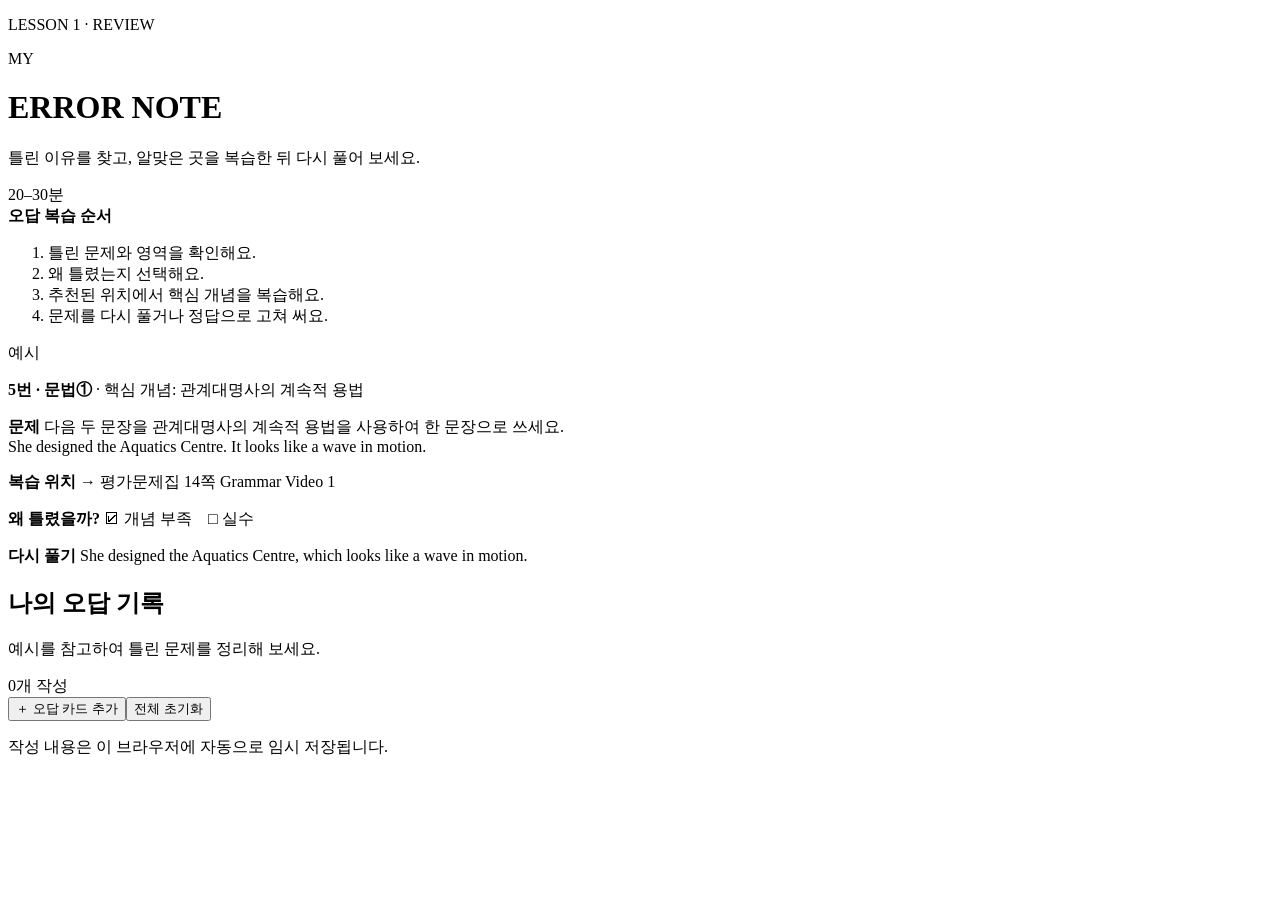
==== features/error-retry/index.html @ b551d075 "MY ERROR NOTE 오답 복습 화면 구현" ====
<!doctype html><html lang="ko"><head><meta charset="utf-8"><meta name="viewport" content="width=device-width,initial-scale=1,viewport-fit=cover"><meta name="theme-color" content="#d95461"><title>MY ERROR NOTE</title><link rel="stylesheet" href="style.css"></head><body><main>
<header><div><p>LESSON 1 · REVIEW</p><div class="titleRow"><span>MY</span><h1>ERROR NOTE</h1></div><p class="subtitle">틀린 이유를 찾고, 알맞은 곳을 복습한 뒤 다시 풀어 보세요.</p></div><span class="time">20–30분</span></header>
<div class="shell"><section class="guide"><strong>오답 복습 순서</strong><ol><li>틀린 문제와 영역을 확인해요.</li><li>왜 틀렸는지 선택해요.</li><li>추천된 위치에서 핵심 개념을 복습해요.</li><li>문제를 다시 풀거나 정답으로 고쳐 써요.</li></ol></section>
<section class="sample"><div class="sampleLabel">예시</div><div><p class="sampleTitle"><b>5번 · 문법①</b> · 핵심 개념: 관계대명사의 계속적 용법</p><p class="question"><strong>문제</strong> 다음 두 문장을 관계대명사의 계속적 용법을 사용하여 한 문장으로 쓰세요.<br>She designed the Aquatics Centre. It looks like a wave in motion.</p><p><strong>복습 위치</strong> → 평가문제집 14쪽 Grammar Video 1</p><p><strong>왜 틀렸을까?</strong> ☑ 개념 부족　□ 실수</p><p><strong>다시 풀기</strong> She designed the Aquatics Centre, which looks like a wave in motion.</p></div></section>
<div class="noteHead"><div><h2>나의 오답 기록</h2><p>예시를 참고하여 틀린 문제를 정리해 보세요.</p></div><span id="savedCount">0개 작성</span></div><div id="notes"></div>
<div class="actions"><button id="addNote" class="primary">＋ 오답 카드 추가</button><button id="resetNotes" class="outline">전체 초기화</button></div><p class="saveInfo">작성 내용은 이 브라우저에 자동으로 임시 저장됩니다.</p></div></main>
<template id="noteTemplate"><article class="note"><div class="noteTop"><span class="noteNumber"></span><button class="delete" aria-label="카드 삭제">삭제</button></div><div class="fields"><label>문제 번호<input class="problemNo" inputmode="numeric" placeholder="예: 12"></label><label>영역<select class="area"><option value="">선택</option><option>어휘</option><option>의사소통</option><option>문법①</option><option>문법②</option><option>본문</option><option>Writing</option><option>Speaking</option><option>서술형</option><option>기타</option></select></label><label class="wide">핵심 개념<input class="concept" placeholder="예: 관계대명사의 계속적 용법"></label><label class="wide reviewLabel">복습 위치<input class="review" placeholder="영역을 선택하면 복습 위치가 제안됩니다."></label></div><fieldset><legend>왜 틀렸을까?</legend><label><input type="checkbox" value="개념 부족"> 개념 부족</label><label><input type="checkbox" value="본문 혼동"> 본문 혼동</label><label><input type="checkbox" value="조건 누락"> 조건 누락</label><label><input type="checkbox" value="문제를 잘못 읽음"> 문제를 잘못 읽음</label><label><input type="checkbox" value="실수"> 실수</label></fieldset><label class="retryLabel">다시 풀기 / 고쳐 쓰기<textarea class="retry" rows="4" placeholder="문제를 다시 풀거나 정답으로 고쳐 써 보세요."></textarea></label></article></template>
<script src="script.js"></script></body></html>
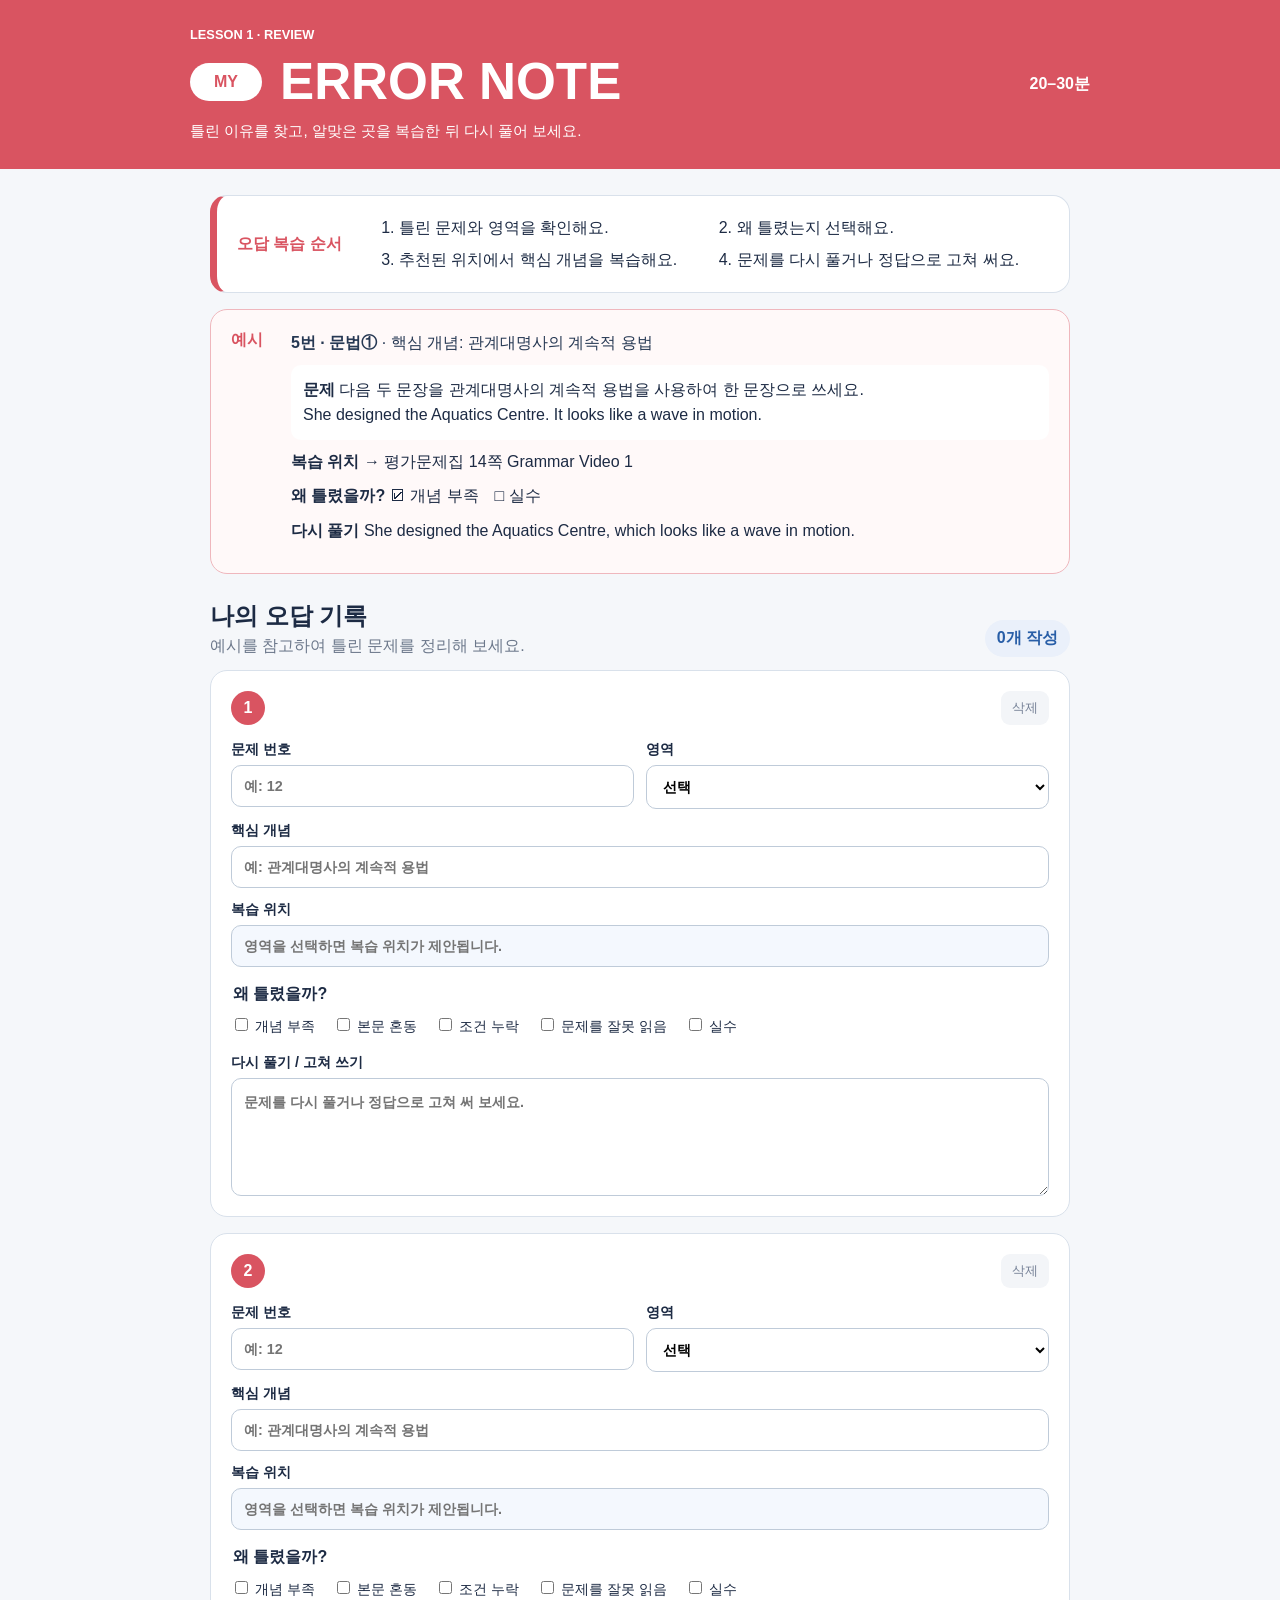
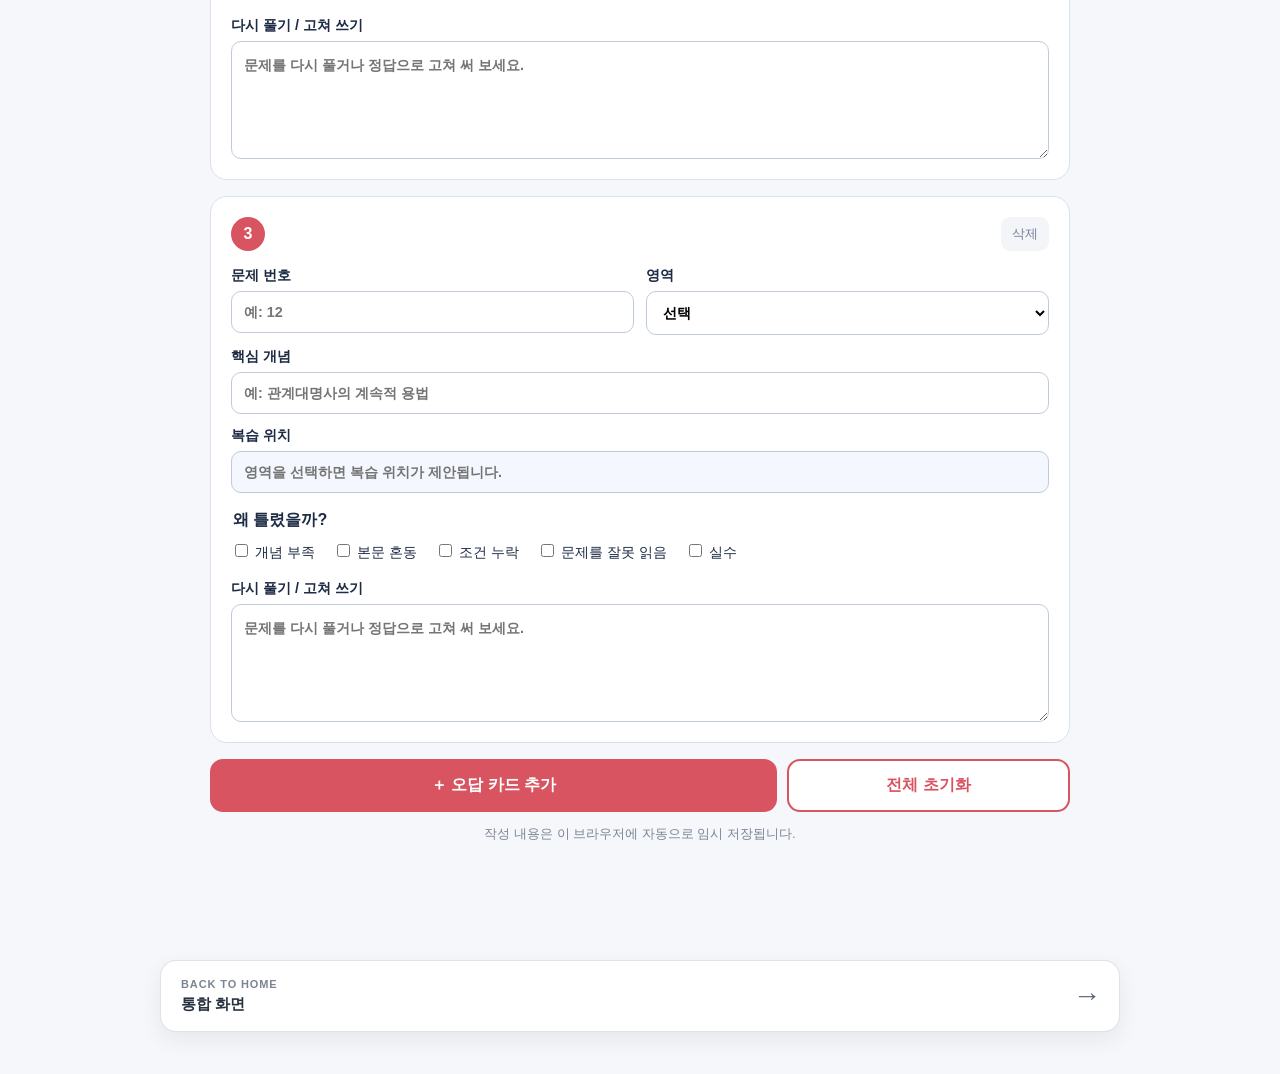
==== commit 797ef85c: "MY ERROR NOTE 하단 통합 화면 이동 버튼 연결" ====
--- a/features/error-retry/index.html
+++ b/features/error-retry/index.html
@@ -1,8 +1,8 @@
-<!doctype html><html lang="ko"><head><meta charset="utf-8"><meta name="viewport" content="width=device-width,initial-scale=1,viewport-fit=cover"><meta name="theme-color" content="#d95461"><title>MY ERROR NOTE</title><link rel="stylesheet" href="style.css"></head><body><main>
+<!doctype html><html lang="ko"><head><meta charset="utf-8"><meta name="viewport" content="width=device-width,initial-scale=1,viewport-fit=cover"><meta name="theme-color" content="#d95461"><title>MY ERROR NOTE</title><link rel="stylesheet" href="style.css"><link rel="stylesheet" href="../../shared/feature-next-nav.css"></head><body><main>
 <header><div><p>LESSON 1 · REVIEW</p><div class="titleRow"><span>MY</span><h1>ERROR NOTE</h1></div><p class="subtitle">틀린 이유를 찾고, 알맞은 곳을 복습한 뒤 다시 풀어 보세요.</p></div><span class="time">20–30분</span></header>
 <div class="shell"><section class="guide"><strong>오답 복습 순서</strong><ol><li>틀린 문제와 영역을 확인해요.</li><li>왜 틀렸는지 선택해요.</li><li>추천된 위치에서 핵심 개념을 복습해요.</li><li>문제를 다시 풀거나 정답으로 고쳐 써요.</li></ol></section>
 <section class="sample"><div class="sampleLabel">예시</div><div><p class="sampleTitle"><b>5번 · 문법①</b> · 핵심 개념: 관계대명사의 계속적 용법</p><p class="question"><strong>문제</strong> 다음 두 문장을 관계대명사의 계속적 용법을 사용하여 한 문장으로 쓰세요.<br>She designed the Aquatics Centre. It looks like a wave in motion.</p><p><strong>복습 위치</strong> → 평가문제집 14쪽 Grammar Video 1</p><p><strong>왜 틀렸을까?</strong> ☑ 개념 부족　□ 실수</p><p><strong>다시 풀기</strong> She designed the Aquatics Centre, which looks like a wave in motion.</p></div></section>
 <div class="noteHead"><div><h2>나의 오답 기록</h2><p>예시를 참고하여 틀린 문제를 정리해 보세요.</p></div><span id="savedCount">0개 작성</span></div><div id="notes"></div>
 <div class="actions"><button id="addNote" class="primary">＋ 오답 카드 추가</button><button id="resetNotes" class="outline">전체 초기화</button></div><p class="saveInfo">작성 내용은 이 브라우저에 자동으로 임시 저장됩니다.</p></div></main>
 <template id="noteTemplate"><article class="note"><div class="noteTop"><span class="noteNumber"></span><button class="delete" aria-label="카드 삭제">삭제</button></div><div class="fields"><label>문제 번호<input class="problemNo" inputmode="numeric" placeholder="예: 12"></label><label>영역<select class="area"><option value="">선택</option><option>어휘</option><option>의사소통</option><option>문법①</option><option>문법②</option><option>본문</option><option>Writing</option><option>Speaking</option><option>서술형</option><option>기타</option></select></label><label class="wide">핵심 개념<input class="concept" placeholder="예: 관계대명사의 계속적 용법"></label><label class="wide reviewLabel">복습 위치<input class="review" placeholder="영역을 선택하면 복습 위치가 제안됩니다."></label></div><fieldset><legend>왜 틀렸을까?</legend><label><input type="checkbox" value="개념 부족"> 개념 부족</label><label><input type="checkbox" value="본문 혼동"> 본문 혼동</label><label><input type="checkbox" value="조건 누락"> 조건 누락</label><label><input type="checkbox" value="문제를 잘못 읽음"> 문제를 잘못 읽음</label><label><input type="checkbox" value="실수"> 실수</label></fieldset><label class="retryLabel">다시 풀기 / 고쳐 쓰기<textarea class="retry" rows="4" placeholder="문제를 다시 풀거나 정답으로 고쳐 써 보세요."></textarea></label></article></template>
-<script src="script.js"></script></body></html>+<script src="script.js"></script><script src="../../shared/feature-next-nav.js"></script></body></html>
--- a/features/error-retry/style.css
+++ b/features/error-retry/style.css
@@ -0,0 +1 @@
+:root{font-family:Pretendard,"Noto Sans KR",Arial,sans-serif;color:#1d2b44;background:#f5f7fa;--red:#d95461;--line:#d9e1eb;--blue:#285ea7}*{box-sizing:border-box}body{margin:0}header{background:var(--red);color:#fff;padding:27px max(24px,calc((100% - 900px)/2));display:flex;justify-content:space-between;align-items:center;gap:20px}header p{margin:0;font-size:.8rem;font-weight:700}.titleRow{display:flex;align-items:center;gap:18px;margin:10px 0}.titleRow span{background:#fff;color:var(--red);border-radius:999px;padding:10px 24px;font-weight:900}.titleRow h1{font-size:clamp(2rem,6vw,3.2rem);margin:0}.subtitle{font-size:.95rem!important;font-weight:500!important}.time{font-weight:900;white-space:nowrap}.shell{width:min(900px,100%);margin:auto;padding:26px 20px 70px}.guide,.sample,.note{background:#fff;border:1px solid var(--line);border-radius:17px;padding:20px;margin-bottom:16px}.guide{border-left:7px solid var(--red);display:grid;grid-template-columns:140px 1fr;align-items:center}.guide strong{color:var(--red)}.guide ol{display:grid;grid-template-columns:1fr 1fr;gap:8px 25px;margin:0;padding-left:22px;line-height:1.5}.sample{display:grid;grid-template-columns:60px 1fr;border-color:#efb7bd;background:#fff9f9}.sampleLabel{font-weight:900;color:var(--red)}.sample p{margin:0 0 9px;line-height:1.6}.sampleTitle{color:#263853}.question{background:#fff;border-radius:10px;padding:12px}.noteHead{display:flex;justify-content:space-between;align-items:end;margin:26px 0 13px}.noteHead h2,.noteHead p{margin:0}.noteHead p{color:#6c788b;margin-top:4px}.noteHead span{background:#eaf0fa;color:var(--blue);border-radius:999px;padding:8px 12px;font-weight:800}.note{position:relative}.noteTop{display:flex;justify-content:space-between;align-items:center;margin-bottom:15px}.noteNumber{display:grid;place-items:center;width:34px;height:34px;border-radius:50%;background:var(--red);color:#fff;font-weight:900}.delete{border:0;background:#f3f5f8;color:#758096;border-radius:9px;padding:8px 11px}.fields{display:grid;grid-template-columns:1fr 1fr;gap:12px}.fields label,.retryLabel{display:flex;flex-direction:column;gap:6px;font-weight:800;font-size:.9rem}.fields .wide{grid-column:1/-1}input,select,textarea{width:100%;border:1.5px solid #bfcbd9;border-radius:10px;padding:12px;font:inherit;background:#fff}input:focus,select:focus,textarea:focus{outline:3px solid #dae9ff;border-color:var(--blue)}.reviewLabel input{background:#f4f8fe;color:#234f8b;font-weight:700}fieldset{border:0;padding:0;margin:17px 0;display:flex;flex-wrap:wrap;gap:10px 18px}legend{font-weight:900;margin-bottom:10px}fieldset label{font-size:.9rem}fieldset input{width:auto;accent-color:var(--red)}textarea{resize:vertical;min-height:105px;line-height:1.6}.actions{display:grid;grid-template-columns:2fr 1fr;gap:10px}.primary,.outline{border:2px solid var(--red);border-radius:13px;padding:14px;font-size:1rem;font-weight:900}.primary{background:var(--red);color:#fff}.outline{background:#fff;color:var(--red)}.saveInfo{text-align:center;color:#7a8596;font-size:.82rem}@media(max-width:650px){header{align-items:flex-start;flex-direction:column;padding:22px 18px}.shell{padding:18px 12px 50px}.guide,.sample{grid-template-columns:1fr}.guide ol{grid-template-columns:1fr;margin-top:12px}.sampleLabel{margin-bottom:7px}.fields{grid-template-columns:1fr}.fields .wide{grid-column:auto}.actions{grid-template-columns:1fr}.titleRow{gap:10px}.titleRow span{padding:8px 16px}.note{padding:17px 14px}}
--- a/shared/feature-next-nav.css
+++ b/shared/feature-next-nav.css
@@ -0,0 +1 @@
+.nextToolNav{width:min(100% - 32px,960px);margin:30px auto 42px;padding-top:4px}.nextToolLink{display:flex;align-items:center;justify-content:space-between;gap:18px;width:100%;min-height:72px;padding:15px 18px 15px 20px;border:1px solid rgba(67,78,97,.16);border-radius:16px;background:#fff;color:#27313f;text-decoration:none;box-shadow:0 8px 22px rgba(28,39,55,.07);transition:transform .16s ease,border-color .16s ease,box-shadow .16s ease}.nextToolLink:hover{transform:translateY(-1px);border-color:rgba(67,78,97,.32);box-shadow:0 10px 26px rgba(28,39,55,.1)}.nextToolLink:focus-visible{outline:3px solid rgba(49,85,217,.22);outline-offset:3px}.nextToolCopy{display:flex;min-width:0;flex-direction:column;gap:3px}.nextToolMeta{font-size:11px;line-height:1.2;font-weight:800;letter-spacing:.08em;color:#7b8491}.nextToolTitle{overflow:hidden;font-size:15px;line-height:1.35;font-weight:800;color:#27313f;text-overflow:ellipsis;white-space:nowrap}.nextToolArrow{flex:0 0 auto;font-size:28px;line-height:1;font-weight:700;color:#596779}@media(max-width:600px){.nextToolNav{width:min(100% - 24px,960px);margin-top:24px;margin-bottom:30px}.nextToolLink{min-height:66px;padding:13px 15px 13px 17px;border-radius:14px}.nextToolMeta{font-size:10px}.nextToolTitle{font-size:14px}.nextToolArrow{font-size:25px}}
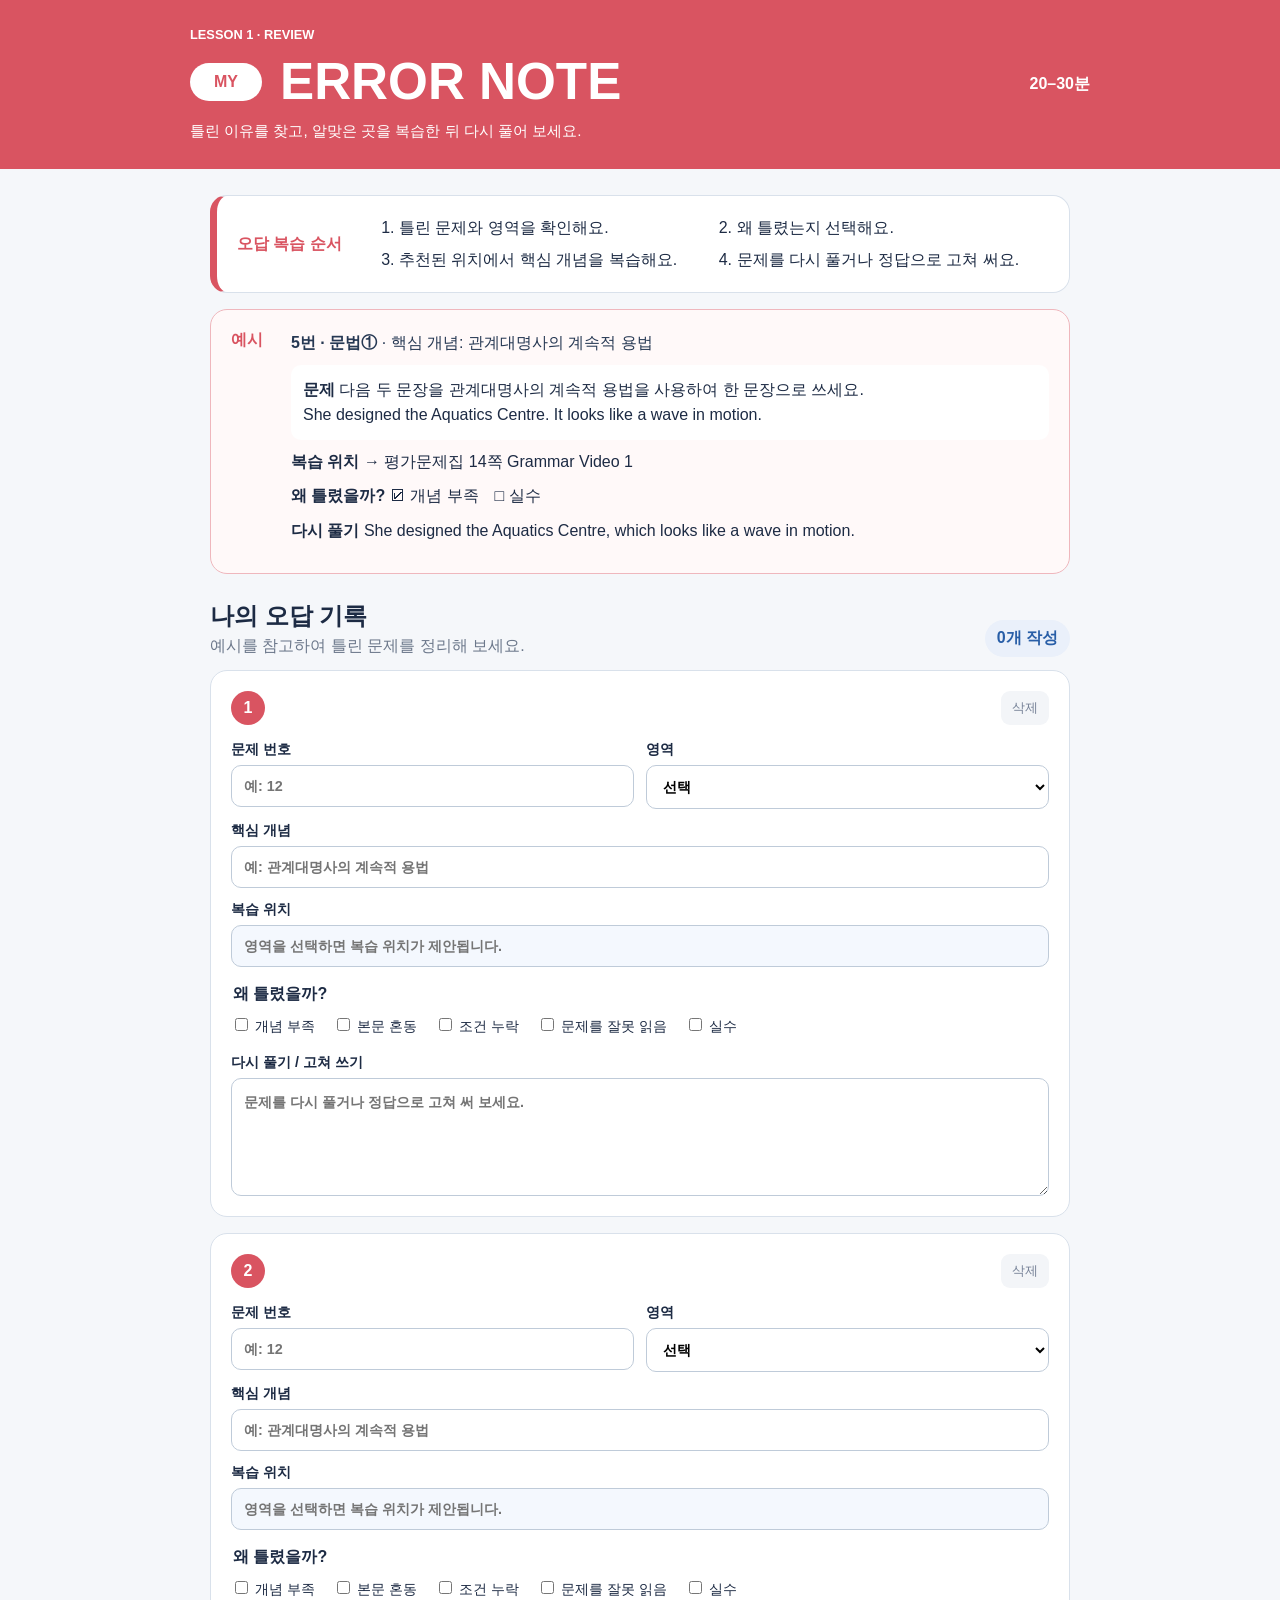
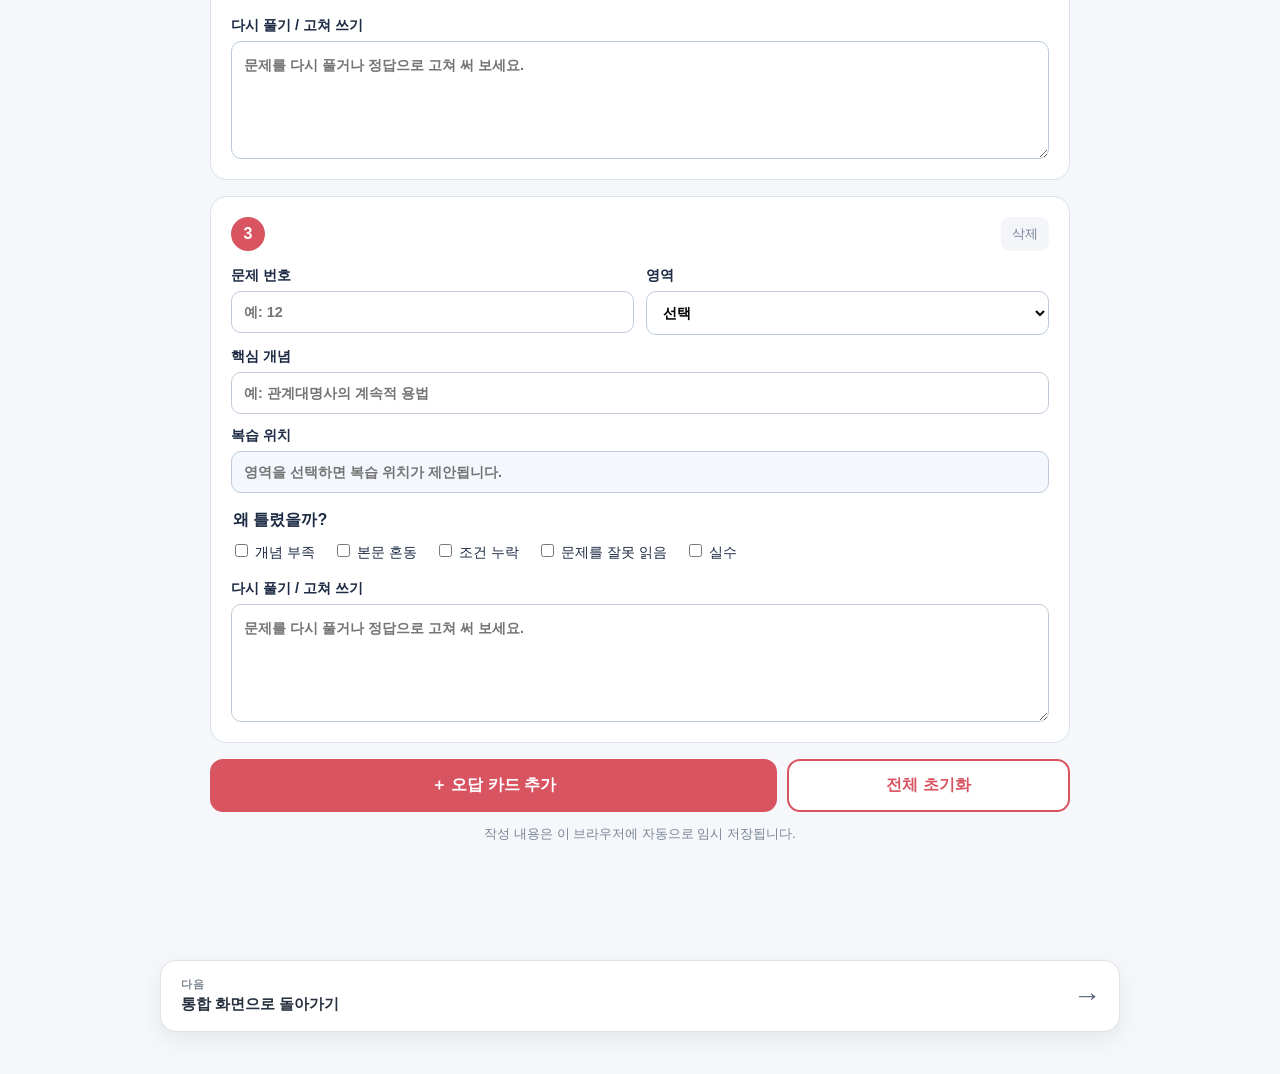
==== commit af01e788: "MY ERROR NOTE 통합 화면 버튼 정적 삽입" ====
--- a/features/error-retry/index.html
+++ b/features/error-retry/index.html
@@ -3,6 +3,8 @@
 <div class="shell"><section class="guide"><strong>오답 복습 순서</strong><ol><li>틀린 문제와 영역을 확인해요.</li><li>왜 틀렸는지 선택해요.</li><li>추천된 위치에서 핵심 개념을 복습해요.</li><li>문제를 다시 풀거나 정답으로 고쳐 써요.</li></ol></section>
 <section class="sample"><div class="sampleLabel">예시</div><div><p class="sampleTitle"><b>5번 · 문법①</b> · 핵심 개념: 관계대명사의 계속적 용법</p><p class="question"><strong>문제</strong> 다음 두 문장을 관계대명사의 계속적 용법을 사용하여 한 문장으로 쓰세요.<br>She designed the Aquatics Centre. It looks like a wave in motion.</p><p><strong>복습 위치</strong> → 평가문제집 14쪽 Grammar Video 1</p><p><strong>왜 틀렸을까?</strong> ☑ 개념 부족　□ 실수</p><p><strong>다시 풀기</strong> She designed the Aquatics Centre, which looks like a wave in motion.</p></div></section>
 <div class="noteHead"><div><h2>나의 오답 기록</h2><p>예시를 참고하여 틀린 문제를 정리해 보세요.</p></div><span id="savedCount">0개 작성</span></div><div id="notes"></div>
-<div class="actions"><button id="addNote" class="primary">＋ 오답 카드 추가</button><button id="resetNotes" class="outline">전체 초기화</button></div><p class="saveInfo">작성 내용은 이 브라우저에 자동으로 임시 저장됩니다.</p></div></main>
+<div class="actions"><button id="addNote" class="primary">＋ 오답 카드 추가</button><button id="resetNotes" class="outline">전체 초기화</button></div><p class="saveInfo">작성 내용은 이 브라우저에 자동으로 임시 저장됩니다.</p></div>
+<nav class="nextToolNav" aria-label="통합 화면으로 이동"><a class="nextToolLink" href="../../" aria-label="통합 화면으로 이동"><span class="nextToolCopy"><span class="nextToolMeta">다음</span><span class="nextToolTitle">통합 화면으로 돌아가기</span></span><span class="nextToolArrow" aria-hidden="true">→</span></a></nav>
+</main>
 <template id="noteTemplate"><article class="note"><div class="noteTop"><span class="noteNumber"></span><button class="delete" aria-label="카드 삭제">삭제</button></div><div class="fields"><label>문제 번호<input class="problemNo" inputmode="numeric" placeholder="예: 12"></label><label>영역<select class="area"><option value="">선택</option><option>어휘</option><option>의사소통</option><option>문법①</option><option>문법②</option><option>본문</option><option>Writing</option><option>Speaking</option><option>서술형</option><option>기타</option></select></label><label class="wide">핵심 개념<input class="concept" placeholder="예: 관계대명사의 계속적 용법"></label><label class="wide reviewLabel">복습 위치<input class="review" placeholder="영역을 선택하면 복습 위치가 제안됩니다."></label></div><fieldset><legend>왜 틀렸을까?</legend><label><input type="checkbox" value="개념 부족"> 개념 부족</label><label><input type="checkbox" value="본문 혼동"> 본문 혼동</label><label><input type="checkbox" value="조건 누락"> 조건 누락</label><label><input type="checkbox" value="문제를 잘못 읽음"> 문제를 잘못 읽음</label><label><input type="checkbox" value="실수"> 실수</label></fieldset><label class="retryLabel">다시 풀기 / 고쳐 쓰기<textarea class="retry" rows="4" placeholder="문제를 다시 풀거나 정답으로 고쳐 써 보세요."></textarea></label></article></template>
-<script src="script.js"></script><script src="../../shared/feature-next-nav.js"></script></body></html>+<script src="script.js"></script></body></html>
